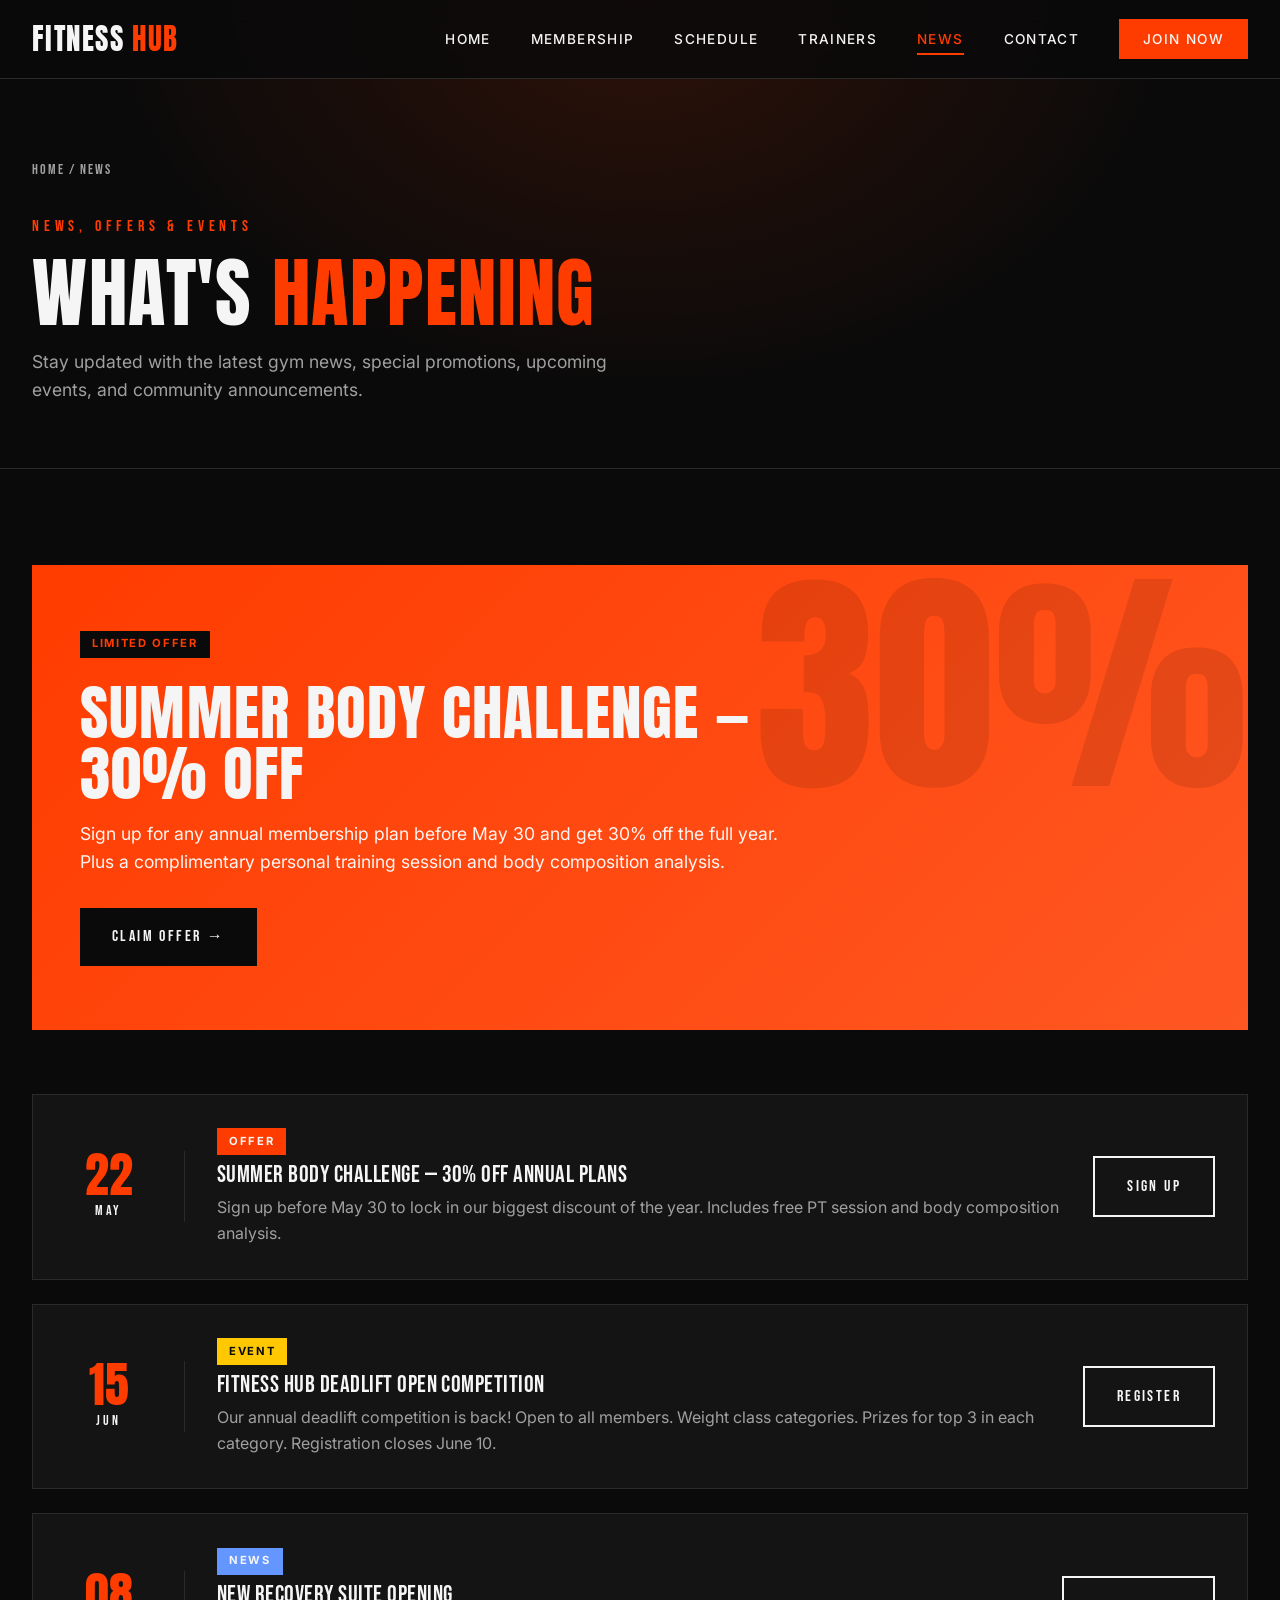
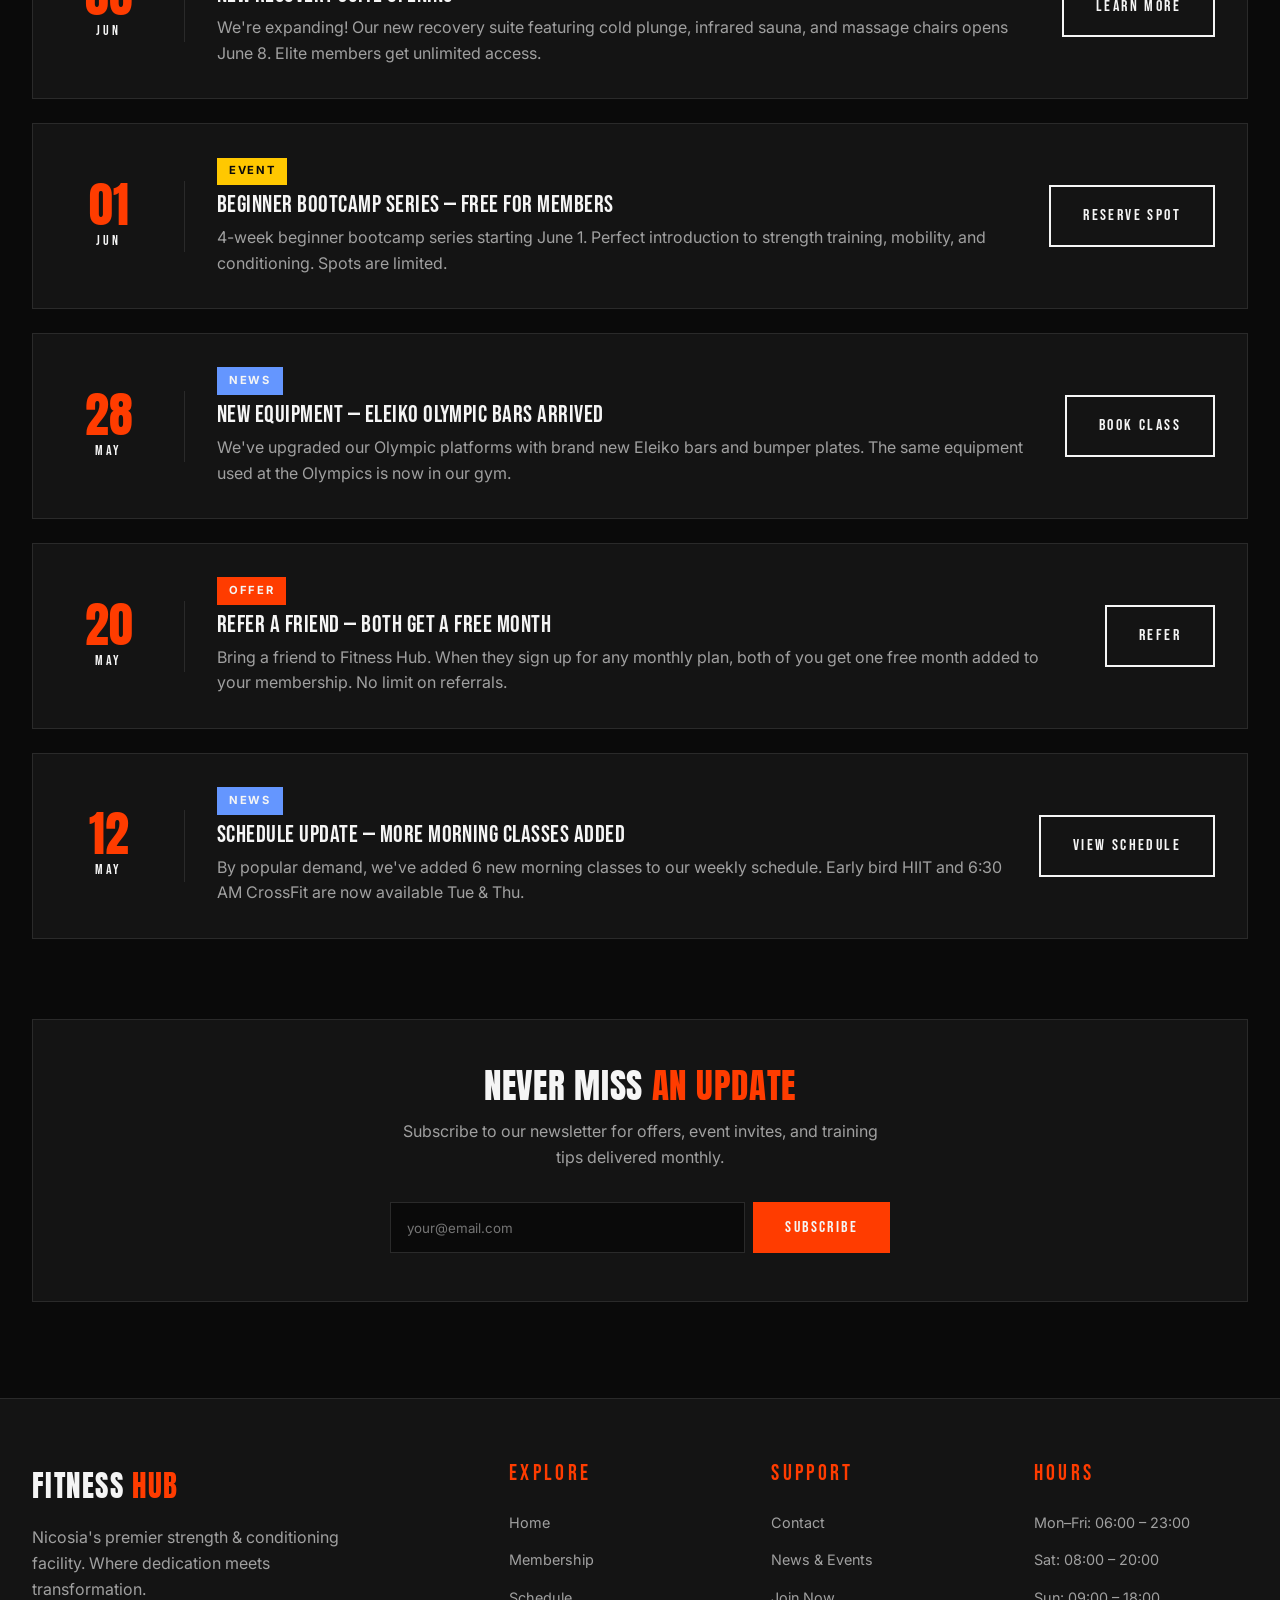
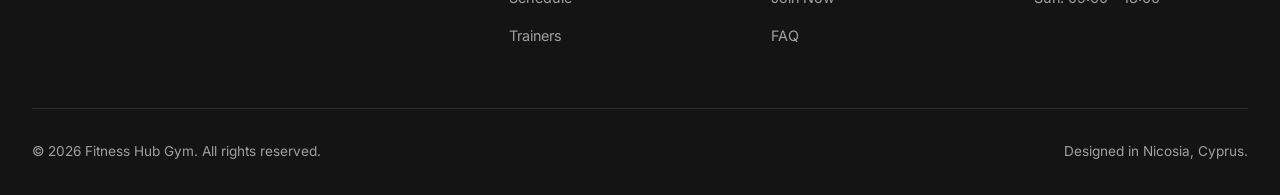
==== announcements.html @ 40734b19 "d" ====
<!DOCTYPE html>
<html lang="en">
<head>
  <meta charset="UTF-8">
  <meta name="viewport" content="width=device-width, initial-scale=1.0">
  <title>News & Offers — FITNESS HUB GYM</title>
  <link rel="stylesheet" href="css/style.css">
</head>
<body>

  <nav class="navbar">
    <div class="nav-container">
      <a href="index.html" class="logo">FITNESS<span>HUB</span></a>
      <ul class="nav-links">
        <li><a href="index.html">Home</a></li>
        <li><a href="membership.html">Membership</a></li>
        <li><a href="schedule.html">Schedule</a></li>
        <li><a href="trainers.html">Trainers</a></li>
        <li><a href="announcements.html" class="active">News</a></li>
        <li><a href="contact.html">Contact</a></li>
        <li><a href="register.html" class="nav-cta">Join Now</a></li>
      </ul>
      <button class="hamburger">☰</button>
    </div>
  </nav>

  <section class="page-header">
    <div class="page-header-content">
      <div class="breadcrumb"><a href="index.html">Home</a> / News</div>
      <span class="eyebrow">News, Offers & Events</span>
      <h1>What's <span style="color: var(--color-accent);">Happening</span></h1>
      <p>Stay updated with the latest gym news, special promotions, upcoming events, and community announcements.</p>
    </div>
  </section>

  <section class="section">
    <div class="section-container">

      <!-- FEATURED OFFER -->
      <div style="background: linear-gradient(135deg, var(--color-accent) 0%, #ff5722 100%); padding: 4rem 3rem; margin-bottom: 4rem; position: relative; overflow: hidden;">
        <div style="position: absolute; top: 0; right: 0; font-family: var(--font-display); font-size: 15rem; color: rgba(0,0,0,0.1); line-height: 1; pointer-events: none;">30%</div>
        <div style="position: relative; max-width: 700px;">
          <span class="announcement-badge" style="background: var(--color-bg); color: var(--color-accent);">LIMITED OFFER</span>
          <h2 style="margin: 1rem 0; color: var(--color-text);">Summer Body Challenge — 30% Off</h2>
          <p style="color: rgba(255,255,255,0.95); font-size: 1.1rem; margin-bottom: 2rem;">
            Sign up for any annual membership plan before May 30 and get 30% off the full year.
            Plus a complimentary personal training session and body composition analysis.
          </p>
          <a href="register.html" class="btn" style="background: var(--color-bg); color: var(--color-text);">Claim Offer →</a>
        </div>
      </div>

      <div class="announcements-list">

        <div class="announcement-card">
          <div class="announcement-date">
            <div class="day">22</div>
            <div class="month">May</div>
          </div>
          <div class="announcement-content">
            <span class="announcement-badge">OFFER</span>
            <h3>Summer Body Challenge — 30% Off Annual Plans</h3>
            <p>Sign up before May 30 to lock in our biggest discount of the year. Includes free PT session and body composition analysis.</p>
          </div>
          <a href="register.html" class="btn btn-outline">Sign Up</a>
        </div>

        <div class="announcement-card">
          <div class="announcement-date">
            <div class="day">15</div>
            <div class="month">Jun</div>
          </div>
          <div class="announcement-content">
            <span class="announcement-badge event">EVENT</span>
            <h3>Fitness Hub Deadlift Open Competition</h3>
            <p>Our annual deadlift competition is back! Open to all members. Weight class categories. Prizes for top 3 in each category. Registration closes June 10.</p>
          </div>
          <a href="contact.html" class="btn btn-outline">Register</a>
        </div>

        <div class="announcement-card">
          <div class="announcement-date">
            <div class="day">08</div>
            <div class="month">Jun</div>
          </div>
          <div class="announcement-content">
            <span class="announcement-badge news">NEWS</span>
            <h3>New Recovery Suite Opening</h3>
            <p>We're expanding! Our new recovery suite featuring cold plunge, infrared sauna, and massage chairs opens June 8. Elite members get unlimited access.</p>
          </div>
          <a href="membership.html" class="btn btn-outline">Learn More</a>
        </div>

        <div class="announcement-card">
          <div class="announcement-date">
            <div class="day">01</div>
            <div class="month">Jun</div>
          </div>
          <div class="announcement-content">
            <span class="announcement-badge event">EVENT</span>
            <h3>Beginner Bootcamp Series — Free For Members</h3>
            <p>4-week beginner bootcamp series starting June 1. Perfect introduction to strength training, mobility, and conditioning. Spots are limited.</p>
          </div>
          <a href="contact.html" class="btn btn-outline">Reserve Spot</a>
        </div>

        <div class="announcement-card">
          <div class="announcement-date">
            <div class="day">28</div>
            <div class="month">May</div>
          </div>
          <div class="announcement-content">
            <span class="announcement-badge news">NEWS</span>
            <h3>New Equipment — Eleiko Olympic Bars Arrived</h3>
            <p>We've upgraded our Olympic platforms with brand new Eleiko bars and bumper plates. The same equipment used at the Olympics is now in our gym.</p>
          </div>
          <a href="schedule.html" class="btn btn-outline">Book Class</a>
        </div>

        <div class="announcement-card">
          <div class="announcement-date">
            <div class="day">20</div>
            <div class="month">May</div>
          </div>
          <div class="announcement-content">
            <span class="announcement-badge">OFFER</span>
            <h3>Refer a Friend — Both Get a Free Month</h3>
            <p>Bring a friend to Fitness Hub. When they sign up for any monthly plan, both of you get one free month added to your membership. No limit on referrals.</p>
          </div>
          <a href="register.html" class="btn btn-outline">Refer</a>
        </div>

        <div class="announcement-card">
          <div class="announcement-date">
            <div class="day">12</div>
            <div class="month">May</div>
          </div>
          <div class="announcement-content">
            <span class="announcement-badge news">NEWS</span>
            <h3>Schedule Update — More Morning Classes Added</h3>
            <p>By popular demand, we've added 6 new morning classes to our weekly schedule. Early bird HIIT and 6:30 AM CrossFit are now available Tue & Thu.</p>
          </div>
          <a href="schedule.html" class="btn btn-outline">View Schedule</a>
        </div>

      </div>

      <!-- NEWSLETTER -->
      <div style="margin-top: 5rem; padding: 3rem; background: var(--color-bg-alt); border: 1px solid var(--color-border); text-align: center;">
        <h3 style="margin-bottom: 1rem;">Never Miss <span style="color: var(--color-accent);">An Update</span></h3>
        <p style="max-width: 500px; margin: 0 auto 2rem;">
          Subscribe to our newsletter for offers, event invites, and training tips delivered monthly.
        </p>
        <form style="display: flex; gap: 0.5rem; max-width: 500px; margin: 0 auto;" onsubmit="event.preventDefault(); this.querySelector('input').value=''; alert('✓ Subscribed!');">
          <input type="email" placeholder="your@email.com" required style="flex: 1; padding: 0.9rem 1rem; background: var(--color-bg); border: 1px solid var(--color-border); color: var(--color-text); font-family: var(--font-body);">
          <button type="submit" class="btn btn-primary">Subscribe</button>
        </form>
      </div>

    </div>
  </section>

  <footer class="footer">
    <div class="footer-container">
      <div class="footer-grid">
        <div class="footer-brand">
          <div class="logo">FITNESS<span>HUB</span></div>
          <p>Nicosia's premier strength & conditioning facility. Where dedication meets transformation.</p>
        </div>
        <div class="footer-col">
          <h4>Explore</h4>
          <ul>
            <li><a href="index.html">Home</a></li>
            <li><a href="membership.html">Membership</a></li>
            <li><a href="schedule.html">Schedule</a></li>
            <li><a href="trainers.html">Trainers</a></li>
          </ul>
        </div>
        <div class="footer-col">
          <h4>Support</h4>
          <ul>
            <li><a href="contact.html">Contact</a></li>
            <li><a href="announcements.html">News & Events</a></li>
            <li><a href="register.html">Join Now</a></li>
            <li><a href="#">FAQ</a></li>
          </ul>
        </div>
        <div class="footer-col">
          <h4>Hours</h4>
          <ul>
            <li><a href="#">Mon–Fri: 06:00 – 23:00</a></li>
            <li><a href="#">Sat: 08:00 – 20:00</a></li>
            <li><a href="#">Sun: 09:00 – 18:00</a></li>
          </ul>
        </div>
      </div>
      <div class="footer-bottom">
        <p>© 2026 Fitness Hub Gym. All rights reserved.</p>
        <p>Designed in Nicosia, Cyprus.</p>
      </div>
    </div>
  </footer>

  <script src="js/main.js"></script>
</body>
</html>
---- css/style.css ----
/* ============================================
   IRONFORGE GYM - Main Stylesheet
   ============================================ */

@import url('https://fonts.googleapis.com/css2?family=Anton&family=Bebas+Neue&family=Inter:wght@300;400;500;600;700;800&display=swap');

:root {
  --color-bg: #0a0a0a;
  --color-bg-alt: #141414;
  --color-surface: #1c1c1c;
  --color-text: #f5f5f5;
  --color-text-dim: #a0a0a0;
  --color-accent: #ff3c00;
  --color-accent-glow: rgba(255, 60, 0, 0.4);
  --color-border: #2a2a2a;
  --color-success: #00d97e;

  --font-display: 'Anton', sans-serif;
  --font-heading: 'Bebas Neue', sans-serif;
  --font-body: 'Inter', sans-serif;

  --transition: 0.3s cubic-bezier(0.4, 0, 0.2, 1);
  --max-width: 1280px;
}

* {
  margin: 0;
  padding: 0;
  box-sizing: border-box;
}

html {
  scroll-behavior: smooth;
}

body {
  font-family: var(--font-body);
  background-color: var(--color-bg);
  color: var(--color-text);
  line-height: 1.6;
  overflow-x: hidden;
  min-height: 100vh;
}

/* ===== TYPOGRAPHY ===== */
h1, h2, h3, h4 {
  font-family: var(--font-display);
  font-weight: 400;
  letter-spacing: 0.02em;
  line-height: 1;
  text-transform: uppercase;
}

h1 { font-size: clamp(3rem, 8vw, 6.5rem); }
h2 { font-size: clamp(2.2rem, 5vw, 3.8rem); }
h3 { font-size: clamp(1.5rem, 3vw, 2.2rem); }
h4 { font-size: 1.4rem; font-family: var(--font-heading); }

p { color: var(--color-text-dim); }

a {
  color: inherit;
  text-decoration: none;
}

/* ===== NAVIGATION ===== */
.navbar {
  position: fixed;
  top: 0;
  left: 0;
  right: 0;
  z-index: 1000;
  background: rgba(10, 10, 10, 0.85);
  backdrop-filter: blur(12px);
  -webkit-backdrop-filter: blur(12px);
  border-bottom: 1px solid var(--color-border);
  padding: 1rem 0;
}

.nav-container {
  max-width: var(--max-width);
  margin: 0 auto;
  padding: 0 2rem;
  display: flex;
  align-items: center;
  justify-content: space-between;
}

.logo {
  font-family: var(--font-display);
  font-size: 1.8rem;
  letter-spacing: 0.05em;
  text-transform: uppercase;
  display: flex;
  align-items: center;
  gap: 0.5rem;
}

.logo span {
  color: var(--color-accent);
}

.nav-links {
  display: flex;
  gap: 2.5rem;
  list-style: none;
}

.nav-links a {
  font-size: 0.85rem;
  font-weight: 500;
  letter-spacing: 0.1em;
  text-transform: uppercase;
  position: relative;
  padding: 0.5rem 0;
  transition: color var(--transition);
}

.nav-links a::after {
  content: '';
  position: absolute;
  bottom: 0;
  left: 0;
  width: 0;
  height: 2px;
  background: var(--color-accent);
  transition: width var(--transition);
}

.nav-links a:hover,
.nav-links a.active {
  color: var(--color-accent);
}

.nav-links a.active::after,
.nav-links a:hover::after {
  width: 100%;
}

.nav-cta {
  background: var(--color-accent);
  color: var(--color-text) !important;
  padding: 0.75rem 1.5rem !important;
  font-weight: 600;
  transition: all var(--transition);
}

.nav-cta:hover {
  background: #ff5722;
  box-shadow: 0 0 20px var(--color-accent-glow);
}

.nav-cta::after {
  display: none;
}

.hamburger {
  display: none;
  background: none;
  border: none;
  color: var(--color-text);
  font-size: 1.5rem;
  cursor: pointer;
}

/* ===== HERO SECTION ===== */
.hero {
  min-height: 100vh;
  display: flex;
  align-items: center;
  position: relative;
  padding: 8rem 2rem 4rem;
  overflow: hidden;
}

.hero::before {
  content: '';
  position: absolute;
  inset: 0;
  background:
    radial-gradient(ellipse at top right, rgba(255, 60, 0, 0.15), transparent 50%),
    linear-gradient(180deg, var(--color-bg) 0%, var(--color-bg-alt) 100%);
  z-index: -2;
}

.hero::after {
  content: '';
  position: absolute;
  inset: 0;
  background-image:
    linear-gradient(rgba(255, 255, 255, 0.03) 1px, transparent 1px),
    linear-gradient(90deg, rgba(255, 255, 255, 0.03) 1px, transparent 1px);
  background-size: 60px 60px;
  z-index: -1;
  mask-image: radial-gradient(ellipse at center, black 30%, transparent 70%);
  -webkit-mask-image: radial-gradient(ellipse at center, black 30%, transparent 70%);
}

.hero-content {
  max-width: var(--max-width);
  margin: 0 auto;
  display: grid;
  grid-template-columns: 1.2fr 0.8fr;
  gap: 4rem;
  align-items: center;
  width: 100%;
}

.hero-text .tagline {
  display: inline-block;
  font-family: var(--font-heading);
  font-size: 1rem;
  letter-spacing: 0.3em;
  color: var(--color-accent);
  margin-bottom: 1.5rem;
  padding: 0.5rem 1rem;
  border-left: 3px solid var(--color-accent);
}

.hero-text h1 {
  margin-bottom: 1.5rem;
}

.hero-text h1 .outline {
  -webkit-text-stroke: 2px var(--color-text);
  color: transparent;
  display: block;
}

.hero-text h1 .accent {
  color: var(--color-accent);
  display: block;
}

.hero-text p {
  font-size: 1.1rem;
  margin-bottom: 2rem;
  max-width: 500px;
}

.hero-buttons {
  display: flex;
  gap: 1rem;
  flex-wrap: wrap;
}

.btn {
  display: inline-flex;
  align-items: center;
  gap: 0.5rem;
  padding: 1rem 2rem;
  font-family: var(--font-heading);
  font-size: 1rem;
  letter-spacing: 0.15em;
  text-transform: uppercase;
  cursor: pointer;
  border: none;
  transition: all var(--transition);
  position: relative;
  overflow: hidden;
}

.btn-primary {
  background: var(--color-accent);
  color: var(--color-text);
}

.btn-primary:hover {
  background: #ff5722;
  box-shadow: 0 8px 30px var(--color-accent-glow);
  transform: translateY(-2px);
}

.btn-outline {
  background: transparent;
  color: var(--color-text);
  border: 2px solid var(--color-text);
}

.btn-outline:hover {
  background: var(--color-text);
  color: var(--color-bg);
}

.hero-stats {
  display: grid;
  grid-template-columns: 1fr;
  gap: 1.5rem;
}

.stat-card {
  background: rgba(255, 255, 255, 0.03);
  border: 1px solid var(--color-border);
  padding: 1.5rem;
  position: relative;
  transition: all var(--transition);
}

.stat-card:hover {
  border-color: var(--color-accent);
  transform: translateX(-5px);
}

.stat-card .number {
  font-family: var(--font-display);
  font-size: 3rem;
  color: var(--color-accent);
  line-height: 1;
}

.stat-card .label {
  font-family: var(--font-heading);
  font-size: 0.9rem;
  letter-spacing: 0.15em;
  text-transform: uppercase;
  color: var(--color-text-dim);
  margin-top: 0.5rem;
}

/* ===== SECTIONS ===== */
.section {
  padding: 6rem 2rem;
  position: relative;
}

.section-container {
  max-width: var(--max-width);
  margin: 0 auto;
}

.section-header {
  margin-bottom: 4rem;
  text-align: left;
}

.section-header .eyebrow {
  font-family: var(--font-heading);
  font-size: 1rem;
  letter-spacing: 0.3em;
  color: var(--color-accent);
  margin-bottom: 1rem;
  display: block;
}

.section-header h2 {
  margin-bottom: 1rem;
}

.section-header h2 .outline {
  -webkit-text-stroke: 2px var(--color-text);
  color: transparent;
}

.section-header p {
  max-width: 600px;
  font-size: 1.05rem;
}

/* ===== FEATURE GRID (Home) ===== */
.features-grid {
  display: grid;
  grid-template-columns: repeat(3, 1fr);
  gap: 1.5rem;
}

.feature-card {
  background: var(--color-bg-alt);
  border: 1px solid var(--color-border);
  padding: 2.5rem 2rem;
  position: relative;
  overflow: hidden;
  transition: all var(--transition);
}

.feature-card::before {
  content: '';
  position: absolute;
  top: 0;
  left: 0;
  width: 4px;
  height: 0;
  background: var(--color-accent);
  transition: height var(--transition);
}

.feature-card:hover {
  background: var(--color-surface);
  transform: translateY(-5px);
}

.feature-card:hover::before {
  height: 100%;
}

.feature-card .icon {
  font-size: 2.5rem;
  margin-bottom: 1.5rem;
  display: inline-block;
}

.feature-card h3 {
  margin-bottom: 1rem;
  font-family: var(--font-heading);
}

.feature-card .number-tag {
  position: absolute;
  top: 1.5rem;
  right: 1.5rem;
  font-family: var(--font-display);
  font-size: 2rem;
  color: var(--color-border);
  transition: color var(--transition);
}

.feature-card:hover .number-tag {
  color: var(--color-accent);
}

/* ===== MEMBERSHIP PLANS ===== */
.plans-grid {
  display: grid;
  grid-template-columns: repeat(3, 1fr);
  gap: 1.5rem;
}

.plan-card {
  background: var(--color-bg-alt);
  border: 1px solid var(--color-border);
  padding: 3rem 2rem;
  position: relative;
  transition: all var(--transition);
  display: flex;
  flex-direction: column;
}

.plan-card:hover {
  transform: translateY(-8px);
  border-color: var(--color-accent);
}

.plan-card.featured {
  background: linear-gradient(135deg, var(--color-surface) 0%, var(--color-bg-alt) 100%);
  border-color: var(--color-accent);
  transform: scale(1.05);
}

.plan-card.featured::before {
  content: 'MOST POPULAR';
  position: absolute;
  top: -1px;
  right: 1.5rem;
  background: var(--color-accent);
  color: var(--color-text);
  font-family: var(--font-heading);
  font-size: 0.75rem;
  letter-spacing: 0.2em;
  padding: 0.5rem 1rem;
}

.plan-name {
  font-family: var(--font-display);
  font-size: 2rem;
  margin-bottom: 0.5rem;
  text-transform: uppercase;
}

.plan-tagline {
  color: var(--color-text-dim);
  font-size: 0.9rem;
  margin-bottom: 2rem;
}

.plan-price {
  font-family: var(--font-display);
  font-size: 4rem;
  color: var(--color-accent);
  line-height: 1;
  margin-bottom: 0.5rem;
}

.plan-price .currency {
  font-size: 2rem;
  vertical-align: super;
}

.plan-price .period {
  font-size: 1rem;
  color: var(--color-text-dim);
  font-family: var(--font-body);
}

.plan-features {
  list-style: none;
  margin: 2rem 0;
  flex-grow: 1;
}

.plan-features li {
  padding: 0.75rem 0;
  border-bottom: 1px solid var(--color-border);
  color: var(--color-text-dim);
  display: flex;
  align-items: center;
  gap: 0.75rem;
  font-size: 0.95rem;
}

.plan-features li::before {
  content: '→';
  color: var(--color-accent);
  font-weight: bold;
}

.plan-features li.disabled {
  opacity: 0.4;
  text-decoration: line-through;
}

.plan-features li.disabled::before {
  content: '×';
  color: var(--color-text-dim);
}

/* ===== CLASS SCHEDULE ===== */
.schedule-tabs {
  display: flex;
  gap: 0.5rem;
  margin-bottom: 2rem;
  border-bottom: 1px solid var(--color-border);
  overflow-x: auto;
  scrollbar-width: none;
}

.schedule-tabs::-webkit-scrollbar {
  display: none;
}

.tab-btn {
  background: none;
  border: none;
  color: var(--color-text-dim);
  font-family: var(--font-heading);
  font-size: 1rem;
  letter-spacing: 0.15em;
  text-transform: uppercase;
  padding: 1rem 1.5rem;
  cursor: pointer;
  position: relative;
  transition: color var(--transition);
  white-space: nowrap;
}

.tab-btn:hover {
  color: var(--color-text);
}

.tab-btn.active {
  color: var(--color-accent);
}

.tab-btn.active::after {
  content: '';
  position: absolute;
  bottom: -1px;
  left: 0;
  right: 0;
  height: 2px;
  background: var(--color-accent);
}

.schedule-table {
  width: 100%;
  border-collapse: collapse;
  background: var(--color-bg-alt);
  border: 1px solid var(--color-border);
}

.schedule-table th {
  background: var(--color-surface);
  font-family: var(--font-heading);
  font-size: 0.9rem;
  letter-spacing: 0.15em;
  text-transform: uppercase;
  padding: 1.2rem 1rem;
  text-align: left;
  color: var(--color-accent);
  border-bottom: 2px solid var(--color-accent);
}

.schedule-table td {
  padding: 1.2rem 1rem;
  border-bottom: 1px solid var(--color-border);
  vertical-align: middle;
}

.schedule-table tr:hover {
  background: rgba(255, 60, 0, 0.05);
}

.schedule-table .class-name {
  font-weight: 600;
  color: var(--color-text);
}

.schedule-table .time {
  font-family: var(--font-heading);
  color: var(--color-accent);
  font-size: 1.1rem;
  letter-spacing: 0.1em;
}

.tag {
  display: inline-block;
  padding: 0.3rem 0.75rem;
  font-size: 0.75rem;
  font-weight: 600;
  letter-spacing: 0.1em;
  text-transform: uppercase;
  border-radius: 2px;
}

.tag-strength { background: rgba(255, 60, 0, 0.15); color: var(--color-accent); }
.tag-cardio { background: rgba(0, 217, 126, 0.15); color: var(--color-success); }
.tag-mind { background: rgba(100, 150, 255, 0.15); color: #6496ff; }
.tag-combat { background: rgba(255, 200, 0, 0.15); color: #ffc800; }

/* ===== TRAINERS ===== */
.trainers-grid {
  display: grid;
  grid-template-columns: repeat(3, 1fr);
  gap: 2rem;
}

.trainer-card {
  background: var(--color-bg-alt);
  border: 1px solid var(--color-border);
  overflow: hidden;
  transition: all var(--transition);
  position: relative;
}

.trainer-card:hover {
  transform: translateY(-5px);
  border-color: var(--color-accent);
}

.trainer-image {
  height: 350px;
  background: linear-gradient(135deg, var(--color-surface), var(--color-bg-alt));
  position: relative;
  overflow: hidden;
  display: flex;
  align-items: center;
  justify-content: center;
}

.trainer-image::before {
  content: '';
  position: absolute;
  inset: 0;
  background-image:
    radial-gradient(circle at 30% 50%, rgba(255, 60, 0, 0.1) 0%, transparent 50%);
}

.trainer-avatar {
  width: 180px;
  height: 180px;
  border-radius: 50%;
  background: linear-gradient(135deg, var(--color-accent), #ff5722);
  display: flex;
  align-items: center;
  justify-content: center;
  font-family: var(--font-display);
  font-size: 4rem;
  color: var(--color-text);
  border: 4px solid var(--color-bg);
  box-shadow: 0 10px 40px var(--color-accent-glow);
}

.trainer-info {
  padding: 1.5rem;
}

.trainer-info h3 {
  font-family: var(--font-display);
  margin-bottom: 0.25rem;
}

.trainer-specialty {
  font-family: var(--font-heading);
  font-size: 0.9rem;
  letter-spacing: 0.15em;
  color: var(--color-accent);
  text-transform: uppercase;
  margin-bottom: 1rem;
}

.trainer-bio {
  font-size: 0.9rem;
  margin-bottom: 1rem;
}

.trainer-stats {
  display: flex;
  gap: 1.5rem;
  padding-top: 1rem;
  border-top: 1px solid var(--color-border);
}

.trainer-stats div {
  font-size: 0.85rem;
}

.trainer-stats strong {
  font-family: var(--font-display);
  font-size: 1.4rem;
  color: var(--color-accent);
  display: block;
}

/* ===== FORMS ===== */
.form-container {
  background: var(--color-bg-alt);
  border: 1px solid var(--color-border);
  padding: 3rem;
  max-width: 700px;
  margin: 0 auto;
}

.form-group {
  margin-bottom: 1.5rem;
}

.form-row {
  display: grid;
  grid-template-columns: 1fr 1fr;
  gap: 1rem;
}

.form-group label {
  display: block;
  font-family: var(--font-heading);
  font-size: 0.9rem;
  letter-spacing: 0.15em;
  text-transform: uppercase;
  color: var(--color-text);
  margin-bottom: 0.5rem;
}

.form-group input,
.form-group select,
.form-group textarea {
  width: 100%;
  padding: 0.9rem 1rem;
  background: var(--color-bg);
  border: 1px solid var(--color-border);
  color: var(--color-text);
  font-family: var(--font-body);
  font-size: 1rem;
  transition: all var(--transition);
}

.form-group input:focus,
.form-group select:focus,
.form-group textarea:focus {
  outline: none;
  border-color: var(--color-accent);
  box-shadow: 0 0 0 3px var(--color-accent-glow);
}

.form-group textarea {
  resize: vertical;
  min-height: 120px;
}

.form-success {
  display: none;
  background: rgba(0, 217, 126, 0.1);
  border: 1px solid var(--color-success);
  color: var(--color-success);
  padding: 1rem;
  margin-bottom: 1.5rem;
  font-family: var(--font-heading);
  letter-spacing: 0.1em;
}

.form-success.show {
  display: block;
}

/* ===== ANNOUNCEMENTS ===== */
.announcements-list {
  display: grid;
  grid-template-columns: 1fr;
  gap: 1.5rem;
}

.announcement-card {
  background: var(--color-bg-alt);
  border: 1px solid var(--color-border);
  padding: 2rem;
  display: grid;
  grid-template-columns: 120px 1fr auto;
  gap: 2rem;
  align-items: center;
  transition: all var(--transition);
}

.announcement-card:hover {
  border-color: var(--color-accent);
  transform: translateX(5px);
}

.announcement-date {
  font-family: var(--font-display);
  text-align: center;
  border-right: 1px solid var(--color-border);
  padding-right: 2rem;
}

.announcement-date .day {
  font-size: 3rem;
  color: var(--color-accent);
  line-height: 1;
}

.announcement-date .month {
  font-family: var(--font-heading);
  font-size: 0.9rem;
  letter-spacing: 0.2em;
  text-transform: uppercase;
}

.announcement-content h3 {
  font-family: var(--font-heading);
  margin-bottom: 0.5rem;
  font-size: 1.5rem;
}

.announcement-badge {
  display: inline-block;
  padding: 0.3rem 0.75rem;
  font-size: 0.7rem;
  font-weight: 700;
  letter-spacing: 0.15em;
  text-transform: uppercase;
  background: var(--color-accent);
  color: var(--color-text);
  margin-bottom: 0.5rem;
}

.announcement-badge.news { background: #6496ff; }
.announcement-badge.event { background: #ffc800; color: var(--color-bg); }

/* ===== CONTACT ===== */
.contact-grid {
  display: grid;
  grid-template-columns: 1fr 1fr;
  gap: 3rem;
}

.contact-info-card {
  background: var(--color-bg-alt);
  border: 1px solid var(--color-border);
  padding: 2.5rem;
}

.contact-item {
  display: flex;
  align-items: flex-start;
  gap: 1.5rem;
  padding: 1.5rem 0;
  border-bottom: 1px solid var(--color-border);
}

.contact-item:last-child {
  border-bottom: none;
}

.contact-icon {
  font-size: 1.5rem;
  width: 50px;
  height: 50px;
  background: rgba(255, 60, 0, 0.1);
  border: 1px solid var(--color-accent);
  display: flex;
  align-items: center;
  justify-content: center;
  flex-shrink: 0;
}

.contact-item h4 {
  font-family: var(--font-heading);
  letter-spacing: 0.1em;
  margin-bottom: 0.25rem;
}

.contact-item p {
  color: var(--color-text);
  font-size: 1rem;
}

.contact-item small {
  color: var(--color-text-dim);
}

.social-links {
  display: flex;
  gap: 1rem;
  margin-top: 2rem;
}

.social-links a {
  width: 45px;
  height: 45px;
  border: 1px solid var(--color-border);
  display: flex;
  align-items: center;
  justify-content: center;
  transition: all var(--transition);
  font-size: 1.2rem;
}

.social-links a:hover {
  background: var(--color-accent);
  border-color: var(--color-accent);
  transform: translateY(-3px);
}

/* ===== FOOTER ===== */
.footer {
  background: var(--color-bg-alt);
  border-top: 1px solid var(--color-border);
  padding: 4rem 2rem 2rem;
}

.footer-container {
  max-width: var(--max-width);
  margin: 0 auto;
}

.footer-grid {
  display: grid;
  grid-template-columns: 2fr 1fr 1fr 1fr;
  gap: 3rem;
  margin-bottom: 3rem;
}

.footer-brand p {
  margin-top: 1rem;
  max-width: 350px;
}

.footer-col h4 {
  font-family: var(--font-heading);
  letter-spacing: 0.15em;
  margin-bottom: 1.5rem;
  color: var(--color-accent);
}

.footer-col ul {
  list-style: none;
}

.footer-col li {
  margin-bottom: 0.75rem;
}

.footer-col a {
  color: var(--color-text-dim);
  font-size: 0.9rem;
  transition: color var(--transition);
}

.footer-col a:hover {
  color: var(--color-accent);
}

.footer-bottom {
  padding-top: 2rem;
  border-top: 1px solid var(--color-border);
  display: flex;
  justify-content: space-between;
  align-items: center;
  flex-wrap: wrap;
  gap: 1rem;
}

.footer-bottom p {
  font-size: 0.85rem;
}

/* ===== ANIMATIONS ===== */
@keyframes fadeInUp {
  from {
    opacity: 0;
    transform: translateY(30px);
  }
  to {
    opacity: 1;
    transform: translateY(0);
  }
}

@keyframes pulse {
  0%, 100% { opacity: 1; }
  50% { opacity: 0.6; }
}

.fade-in {
  animation: fadeInUp 0.8s ease-out forwards;
}

.fade-in-delay-1 { animation-delay: 0.1s; opacity: 0; }
.fade-in-delay-2 { animation-delay: 0.2s; opacity: 0; }
.fade-in-delay-3 { animation-delay: 0.3s; opacity: 0; }

/* ===== PAGE HEADER (interior pages) ===== */
.page-header {
  padding: 10rem 2rem 4rem;
  background:
    radial-gradient(ellipse at top, rgba(255, 60, 0, 0.15), transparent 60%),
    var(--color-bg);
  border-bottom: 1px solid var(--color-border);
  position: relative;
}

.page-header-content {
  max-width: var(--max-width);
  margin: 0 auto;
}

.page-header .eyebrow {
  font-family: var(--font-heading);
  font-size: 1rem;
  letter-spacing: 0.3em;
  color: var(--color-accent);
  margin-bottom: 1rem;
  display: block;
}

.page-header h1 {
  font-size: clamp(2.5rem, 6vw, 5rem);
  margin-bottom: 1rem;
}

.page-header p {
  font-size: 1.1rem;
  max-width: 600px;
}

.breadcrumb {
  font-size: 0.85rem;
  color: var(--color-text-dim);
  margin-bottom: 2rem;
  font-family: var(--font-heading);
  letter-spacing: 0.15em;
}

.breadcrumb a:hover {
  color: var(--color-accent);
}

/* ===== RESPONSIVE ===== */
@media (max-width: 1024px) {
  .hero-content,
  .features-grid,
  .plans-grid,
  .trainers-grid,
  .contact-grid,
  .footer-grid {
    grid-template-columns: 1fr 1fr;
  }

  .footer-grid {
    grid-template-columns: 1fr 1fr;
  }
}

@media (max-width: 768px) {
  .nav-links {
    display: none;
    position: absolute;
    top: 100%;
    left: 0;
    right: 0;
    background: var(--color-bg);
    flex-direction: column;
    padding: 2rem;
    gap: 1.5rem;
    border-bottom: 1px solid var(--color-border);
  }

  .nav-links.open {
    display: flex;
  }

  .hamburger {
    display: block;
  }

  .hero-content,
  .features-grid,
  .plans-grid,
  .trainers-grid,
  .contact-grid,
  .footer-grid,
  .form-row {
    grid-template-columns: 1fr;
  }

  .plan-card.featured {
    transform: scale(1);
  }

  .section {
    padding: 4rem 1.5rem;
  }

  .announcement-card {
    grid-template-columns: 1fr;
    text-align: left;
  }

  .announcement-date {
    border-right: none;
    border-bottom: 1px solid var(--color-border);
    padding-right: 0;
    padding-bottom: 1rem;
    text-align: left;
    display: flex;
    align-items: baseline;
    gap: 1rem;
  }

  .schedule-table {
    font-size: 0.85rem;
  }

  .schedule-table th,
  .schedule-table td {
    padding: 0.8rem 0.5rem;
  }
}
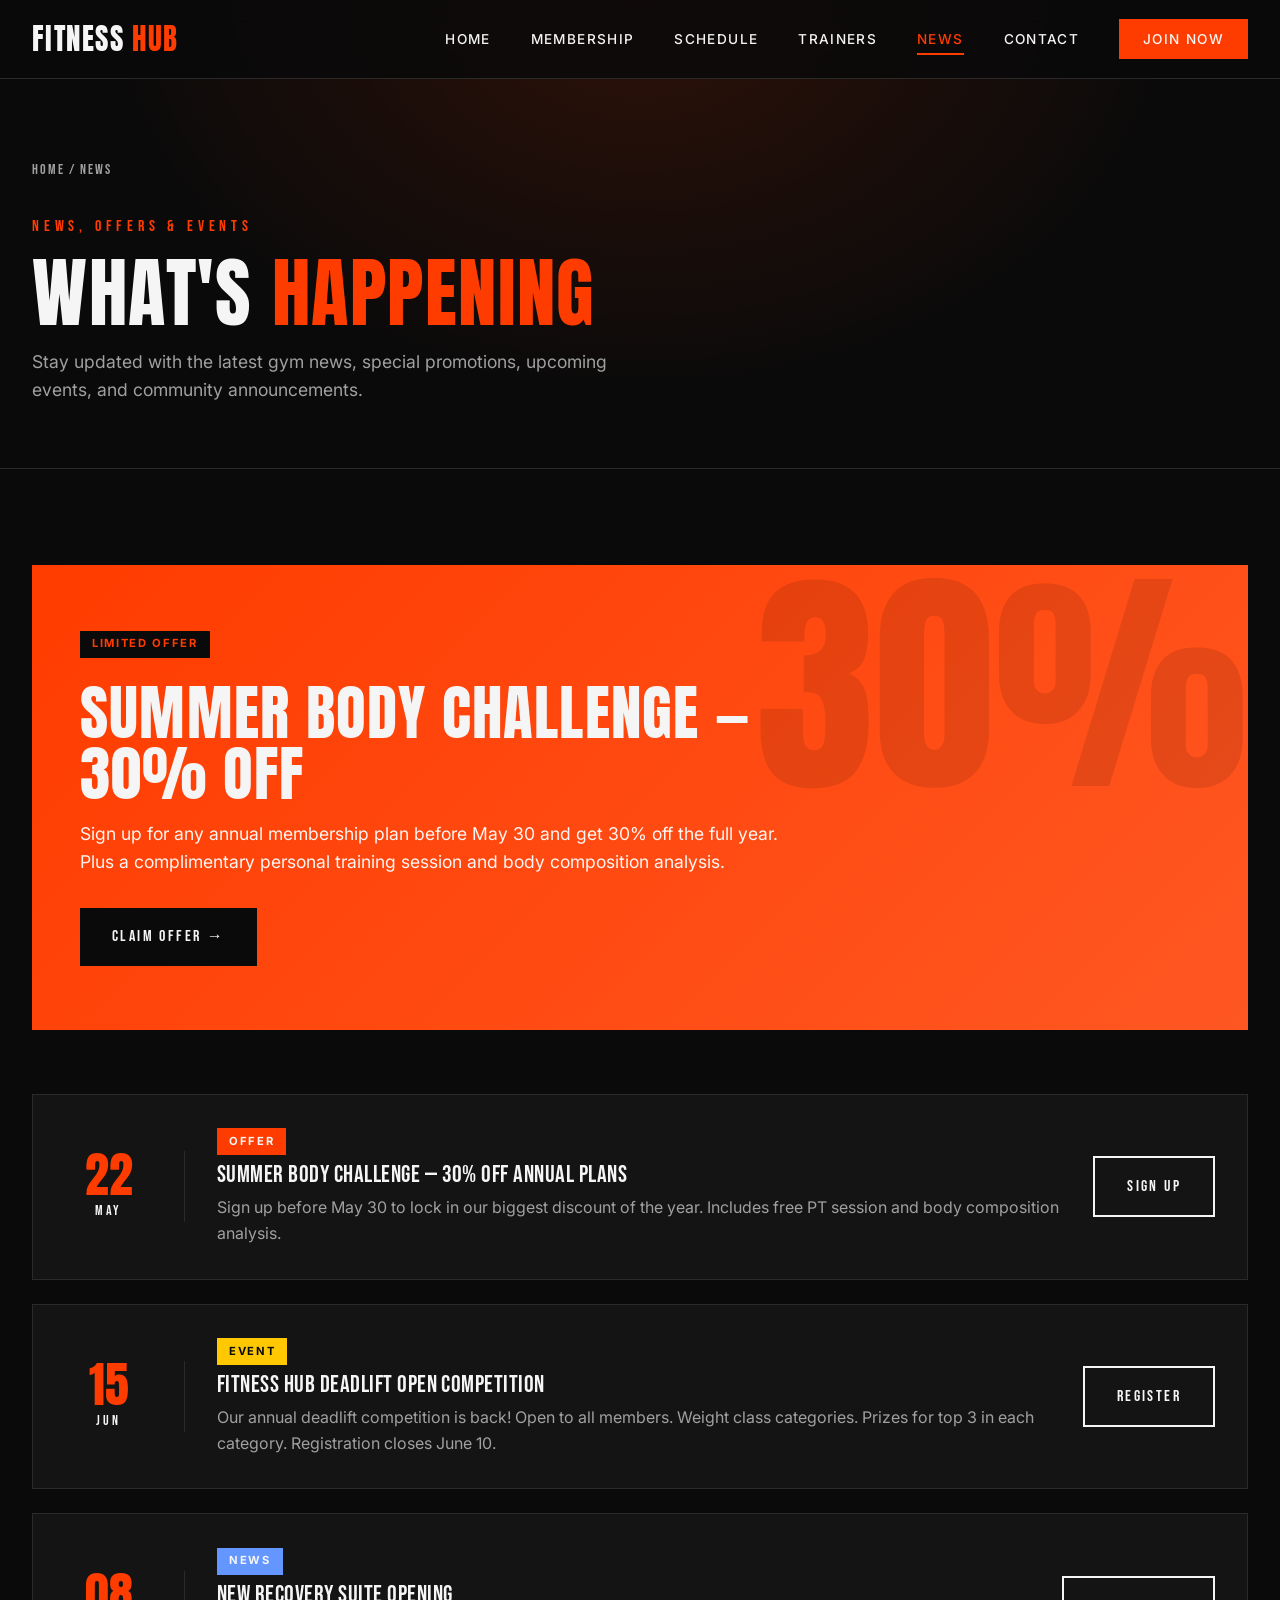
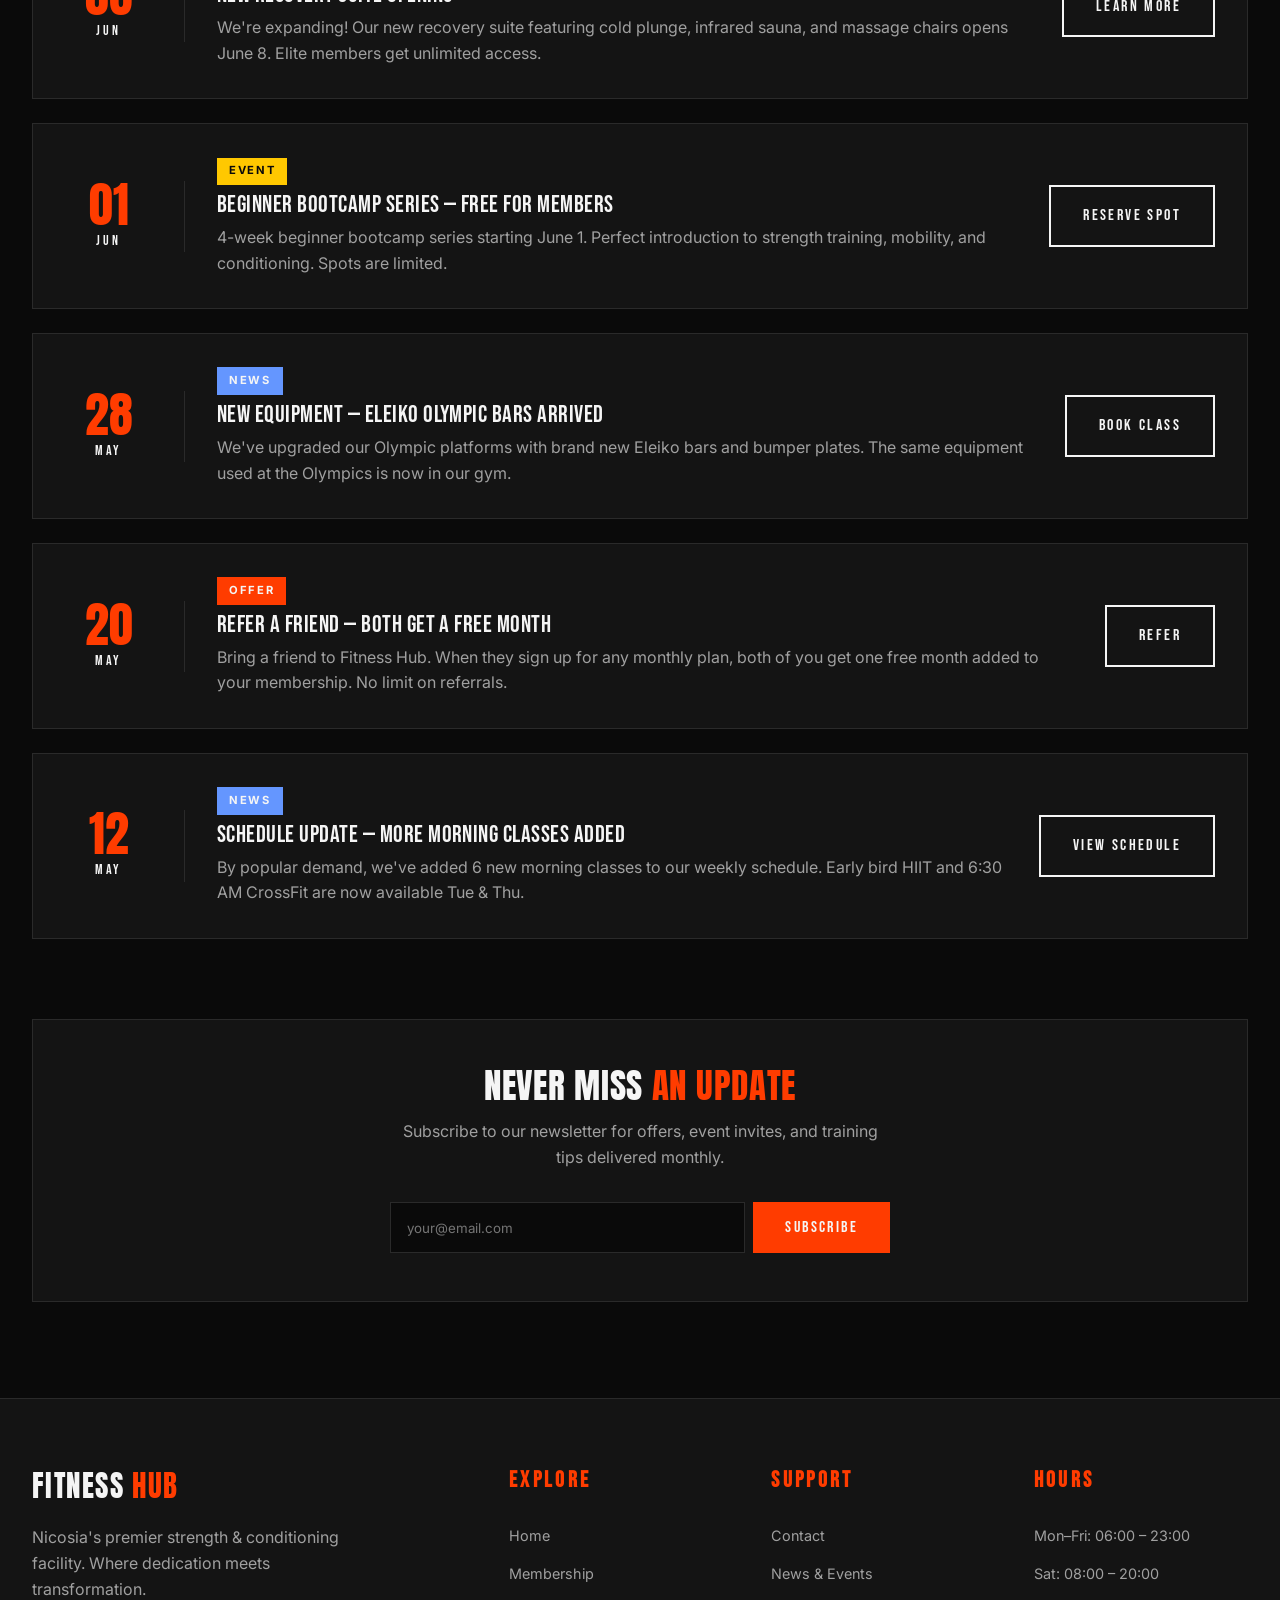
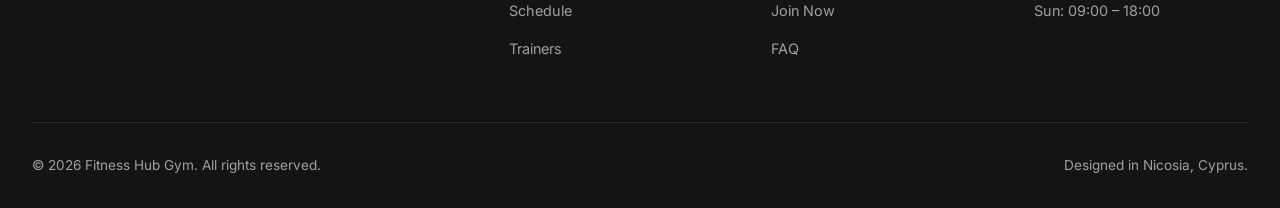
==== commit 289461f0: "Clean up: Optimized CSS and added semantic HTML tags to all pages" ====
--- a/announcements.html
+++ b/announcements.html
@@ -8,6 +8,7 @@
 </head>
 <body>
 
+  <header>
   <nav class="navbar">
     <div class="nav-container">
       <a href="index.html" class="logo">FITNESS<span>HUB</span></a>
@@ -23,7 +24,9 @@
       <button class="hamburger">☰</button>
     </div>
   </nav>
-
+  </header>
+
+  <main>
   <section class="page-header">
     <div class="page-header-content">
       <div class="breadcrumb"><a href="index.html">Home</a> / News</div>
@@ -146,7 +149,7 @@
       </div>
 
       <!-- NEWSLETTER -->
-      <div style="margin-top: 5rem; padding: 3rem; background: var(--color-bg-alt); border: 1px solid var(--color-border); text-align: center;">
+      <div class="cta-box">
         <h3 style="margin-bottom: 1rem;">Never Miss <span style="color: var(--color-accent);">An Update</span></h3>
         <p style="max-width: 500px; margin: 0 auto 2rem;">
           Subscribe to our newsletter for offers, event invites, and training tips delivered monthly.
@@ -160,6 +163,8 @@
     </div>
   </section>
 
+  </main>
+
   <footer class="footer">
     <div class="footer-container">
       <div class="footer-grid">
--- a/css/style.css
+++ b/css/style.css
@@ -1,5 +1,5 @@
 /* ============================================
-   IRONFORGE GYM - Main Stylesheet
+   FITNESS HUB - Main Stylesheet
    ============================================ */
 
 @import url('https://fonts.googleapis.com/css2?family=Anton&family=Bebas+Neue&family=Inter:wght@300;400;500;600;700;800&display=swap');
@@ -43,7 +43,7 @@
 }
 
 /* ===== TYPOGRAPHY ===== */
-h1, h2, h3, h4 {
+h1, h2, h3 {
   font-family: var(--font-display);
   font-weight: 400;
   letter-spacing: 0.02em;
@@ -284,7 +284,6 @@
 
 .hero-stats {
   display: grid;
-  grid-template-columns: 1fr;
   gap: 1.5rem;
 }
 
@@ -355,6 +354,9 @@
   max-width: 600px;
   font-size: 1.05rem;
 }
+
+.section-alt { background: var(--color-bg-alt); }
+.section-center { text-align: center; }
 
 /* ===== FEATURE GRID (Home) ===== */
 .features-grid {
@@ -522,6 +524,24 @@
   color: var(--color-text-dim);
 }
 
+/* ===== FAQ ===== */
+.faq-grid {
+  display: grid;
+  grid-template-columns: 1fr 1fr;
+  gap: 2rem;
+}
+
+.faq-card {
+  padding: 2rem;
+  background: var(--color-bg);
+  border: 1px solid var(--color-border);
+}
+
+.faq-card h4 {
+  color: var(--color-accent);
+  margin-bottom: 0.75rem;
+}
+
 /* ===== CLASS SCHEDULE ===== */
 .schedule-tabs {
   display: flex;
@@ -792,7 +812,6 @@
 /* ===== ANNOUNCEMENTS ===== */
 .announcements-list {
   display: grid;
-  grid-template-columns: 1fr;
   gap: 1.5rem;
 }
 
@@ -852,6 +871,21 @@
 
 .announcement-badge.news { background: #6496ff; }
 .announcement-badge.event { background: #ffc800; color: var(--color-bg); }
+
+/* ===== INFO / CTA BOXES ===== */
+.info-box {
+  padding: 2rem;
+  background: var(--color-bg-alt);
+  border: 1px solid var(--color-border);
+}
+
+.cta-box {
+  margin-top: 5rem;
+  padding: 3rem;
+  background: var(--color-bg-alt);
+  border: 1px solid var(--color-border);
+  text-align: center;
+}
 
 /* ===== CONTACT ===== */
 .contact-grid {
@@ -1073,9 +1107,6 @@
     grid-template-columns: 1fr 1fr;
   }
 
-  .footer-grid {
-    grid-template-columns: 1fr 1fr;
-  }
 }
 
 @media (max-width: 768px) {
@@ -1106,6 +1137,7 @@
   .trainers-grid,
   .contact-grid,
   .footer-grid,
+  .faq-grid,
   .form-row {
     grid-template-columns: 1fr;
   }
